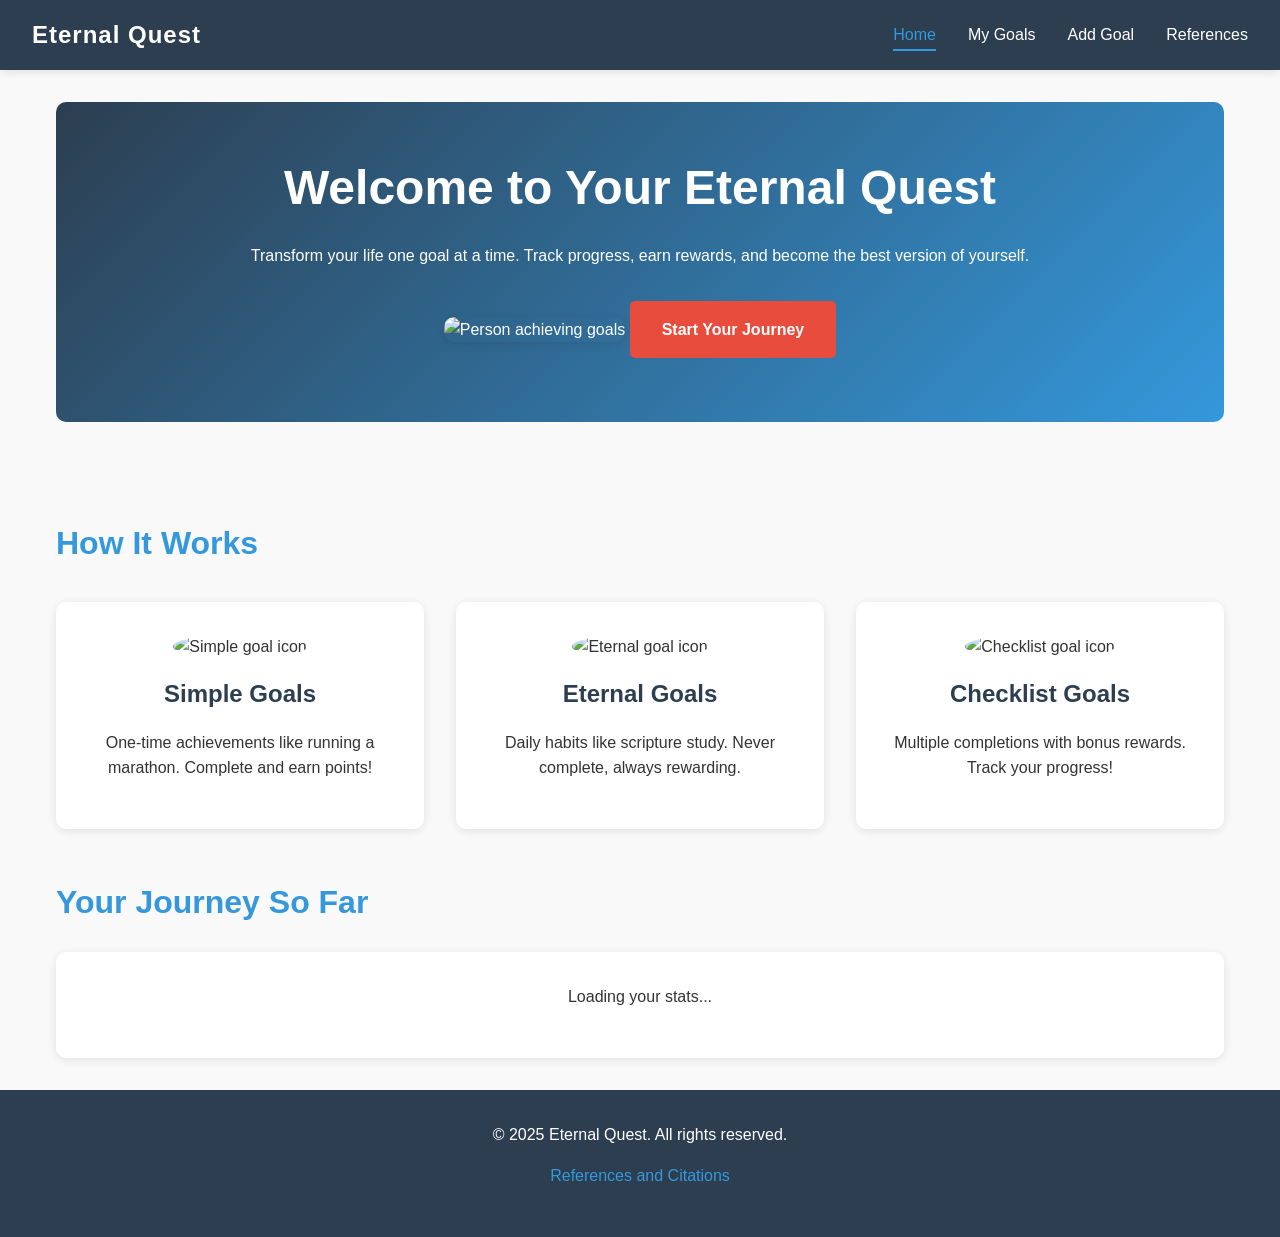
==== project/index.html @ 5abe9abe "week07 last" ====
<!DOCTYPE html>
<html lang="en">
<head>
    <meta charset="UTF-8">
    <meta name="viewport" content="width=device-width, initial-scale=1.0">
    <title>Eternal Quest - Home</title>
    <meta name="description" content="Track your personal goals and earn rewards on your eternal journey of self-improvement">
    <link rel="stylesheet" href="styles/style.css">
    <script src="js/main.js" defer></script>
</head>
<body>
    <header>
        <nav class="navbar">
            <div class="logo">Eternal Quest</div>
            <ul class="nav-links">
                <li><a href="index.html" class="active">Home</a></li>
                <li><a href="goals.html">My Goals</a></li>
                <li><a href="add-goal.html">Add Goal</a></li>
                <li><a href="references.html">References</a></li>
            </ul>
            <button class="mobile-menu" aria-label="Menu">☰</button>
        </nav>
    </header>

    <main>
        <section class="hero">
            <h1>Welcome to Your Eternal Quest</h1>
            <p>Transform your life one goal at a time. Track progress, earn rewards, and become the best version of yourself.</p>
            <img src="images/hero-goals.jpg" alt="Person achieving goals" loading="lazy" class="hero-image">
            <a href="add-goal.html" class="cta-button">Start Your Journey</a>
        </section>

        <section class="features">
            <h2>How It Works</h2>
            <div class="feature-grid">
                <div class="feature-card">
                    <img src="images/simple-goal.jpg" alt="Simple goal icon" loading="lazy" width="50" height="50">
                    <h3>Simple Goals</h3>
                    <p>One-time achievements like running a marathon. Complete and earn points!</p>
                </div>
                <div class="feature-card">
                    <img src="images/eternal-goal.jpg" alt="Eternal goal icon" loading="lazy" width="50" height="50">
                    <h3>Eternal Goals</h3>
                    <p>Daily habits like scripture study. Never complete, always rewarding.</p>
                </div>
                <div class="feature-card">
                    <img src="images/checklist-goal.jpg" alt="Checklist goal icon" loading="lazy" width="50" height="50">
                    <h3>Checklist Goals</h3>
                    <p>Multiple completions with bonus rewards. Track your progress!</p>
                </div>
            </div>
        </section>

        <section class="stats-preview">
            <h2>Your Journey So Far</h2>
            <div id="preview-stats" class="stats-container">
                <!-- Populated by JavaScript -->
                <p>Loading your stats...</p>
            </div>
        </section>
    </main>

    <footer>
        <p>&copy; 2025 Eternal Quest. All rights reserved.</p>
        <p><a href="references.html">References and Citations</a></p>
    </footer>
</body>
</html>
---- project/styles/style.css ----
/* ===== CSS RESET ===== */
* {
    margin: 0;
    padding: 0;
    box-sizing: border-box;
}

/* ===== CSS Variables ===== */
:root {
    --primary-color: #2c3e50;
    --secondary-color: #3498db;
    --accent-color: #e74c3c;
    --success-color: #27ae60;
    --warning-color: #f39c12;
    --text-color: #333;
    --light-text: #ecf0f1;
    --background: #f9f9f9;
    --card-bg: #ffffff;
    --border-color: #ddd;
    --shadow: 0 2px 10px rgba(0,0,0,0.1);
    --transition: all 0.3s ease;
}

/* ===== Base Styles ===== */
body {
    font-family: 'Segoe UI', Tahoma, Geneva, Verdana, sans-serif;
    line-height: 1.6;
    color: var(--text-color);
    background-color: var(--background);
    min-height: 100vh;
    display: flex;
    flex-direction: column;
}

main {
    flex: 1;
    max-width: 1200px;
    margin: 0 auto;
    padding: 2rem 1rem;
    width: 100%;
}

/* ===== Typography ===== */
h1 {
    font-size: 2.5rem;
    margin-bottom: 1rem;
    color: var(--primary-color);
}

h2 {
    font-size: 2rem;
    margin-bottom: 1.5rem;
    color: var(--secondary-color);
}

h3 {
    font-size: 1.5rem;
    margin-bottom: 1rem;
    color: var(--primary-color);
}

p {
    margin-bottom: 1rem;
}

/* ===== Navigation ===== */
.navbar {
    background-color: var(--primary-color);
    color: white;
    padding: 1rem 2rem;
    display: flex;
    justify-content: space-between;
    align-items: center;
    position: sticky;
    top: 0;
    z-index: 1000;
    box-shadow: var(--shadow);
}

.logo {
    font-size: 1.5rem;
    font-weight: bold;
    letter-spacing: 1px;
}

.nav-links {
    display: flex;
    list-style: none;
    gap: 2rem;
}

.nav-links a {
    color: white;
    text-decoration: none;
    padding: 0.5rem 0;
    transition: var(--transition);
    position: relative;
}

.nav-links a:hover,
.nav-links a.active {
    color: var(--secondary-color);
}

.nav-links a.active::after {
    content: '';
    position: absolute;
    bottom: 0;
    left: 0;
    width: 100%;
    height: 2px;
    background-color: var(--secondary-color);
}

.mobile-menu {
    display: none;
    background: none;
    border: none;
    color: white;
    font-size: 1.5rem;
    cursor: pointer;
}

/* ===== Hero Section ===== */
.hero {
    text-align: center;
    padding: 3rem 1rem;
    background: linear-gradient(135deg, var(--primary-color), var(--secondary-color));
    color: white;
    border-radius: 10px;
    margin-bottom: 3rem;
}

.hero h1 {
    color: white;
    font-size: 3rem;
}

.hero-image {
    max-width: 100%;
    height: auto;
    border-radius: 10px;
    margin: 2rem 0;
    box-shadow: var(--shadow);
}

.cta-button {
    display: inline-block;
    padding: 1rem 2rem;
    background-color: var(--accent-color);
    color: white;
    text-decoration: none;
    border-radius: 5px;
    font-weight: bold;
    transition: var(--transition);
}

.cta-button:hover {
    background-color: #c0392b;
    transform: translateY(-2px);
}

/* ===== Features Grid ===== */
.features {
    padding: 3rem 0;
}

.feature-grid {
    display: grid;
    grid-template-columns: repeat(auto-fit, minmax(280px, 1fr));
    gap: 2rem;
    margin-top: 2rem;
}

.feature-card {
    background: var(--card-bg);
    padding: 2rem;
    border-radius: 10px;
    box-shadow: var(--shadow);
    text-align: center;
    transition: var(--transition);
}

.feature-card:hover {
    transform: translateY(-5px);
    box-shadow: 0 5px 20px rgba(0,0,0,0.15);
}

.feature-card img {
    width: 100px;
    height: 100px;
    object-fit: cover;
    border-radius: 50%;
    margin-bottom: 1rem;
}

/* ===== Goals List ===== */
.goals-container {
    background: var(--card-bg);
    padding: 2rem;
    border-radius: 10px;
    box-shadow: var(--shadow);
}

.goal-filters {
    display: flex;
    gap: 1rem;
    margin-bottom: 2rem;
    flex-wrap: wrap;
}

.filter-btn {
    padding: 0.5rem 1rem;
    border: 2px solid var(--secondary-color);
    background: none;
    color: var(--secondary-color);
    border-radius: 5px;
    cursor: pointer;
    transition: var(--transition);
}

.filter-btn:hover,
.filter-btn.active {
    background: var(--secondary-color);
    color: white;
}

.goals-list {
    display: flex;
    flex-direction: column;
    gap: 1rem;
}

.goal-item {
    background: var(--background);
    padding: 1.5rem;
    border-radius: 8px;
    border-left: 4px solid var(--secondary-color);
    display: flex;
    justify-content: space-between;
    align-items: center;
    flex-wrap: wrap;
    gap: 1rem;
}

.goal-item.completed {
    border-left-color: var(--success-color);
    opacity: 0.8;
}

.goal-info h3 {
    margin-bottom: 0.5rem;
}

.goal-type {
    font-size: 0.85rem;
    color: #666;
    text-transform: uppercase;
    letter-spacing: 1px;
}

.goal-progress {
    color: var(--success-color);
    font-weight: bold;
}

.goal-actions {
    display: flex;
    gap: 0.5rem;
}

/* ===== Form Styles ===== */
.form-container {
    max-width: 600px;
    margin: 0 auto;
    background: var(--card-bg);
    padding: 2rem;
    border-radius: 10px;
    box-shadow: var(--shadow);
}

.form-group {
    margin-bottom: 1.5rem;
}

label {
    display: block;
    margin-bottom: 0.5rem;
    font-weight: bold;
    color: var(--primary-color);
}

input,
select,
textarea {
    width: 100%;
    padding: 0.75rem;
    border: 1px solid var(--border-color);
    border-radius: 5px;
    font-size: 1rem;
    transition: var(--transition);
}

input:focus,
select:focus,
textarea:focus {
    outline: none;
    border-color: var(--secondary-color);
    box-shadow: 0 0 0 3px rgba(52, 152, 219, 0.1);
}

input:invalid,
textarea:invalid {
    border-color: var(--accent-color);
}

.error-message {
    color: var(--accent-color);
    font-size: 0.875rem;
    margin-top: 0.25rem;
    display: block;
}

.checklist-fields {
    padding: 1rem;
    background: var(--background);
    border-radius: 5px;
    margin-top: 1rem;
}

.hidden {
    display: none;
}

.form-actions {
    display: flex;
    gap: 1rem;
    margin-top: 2rem;
}

.btn-primary,
.btn-secondary {
    padding: 0.75rem 1.5rem;
    border: none;
    border-radius: 5px;
    cursor: pointer;
    transition: var(--transition);
    font-weight: bold;
}

.btn-primary {
    background: var(--secondary-color);
    color: white;
}

.btn-primary:hover {
    background: #2980b9;
}

.btn-secondary {
    background: var(--border-color);
    color: var(--text-color);
}

.btn-secondary:hover {
    background: #ccc;
}

.form-feedback {
    margin-top: 1rem;
    padding: 1rem;
    border-radius: 5px;
    text-align: center;
    font-weight: bold;
}

.form-feedback.success {
    background: var(--success-color);
    color: white;
}

.form-feedback.error {
    background: var(--accent-color);
    color: white;
}

/* ===== Score Display ===== */
.score-display {
    text-align: center;
    padding: 2rem;
    background: linear-gradient(135deg, var(--success-color), var(--secondary-color));
    color: white;
    border-radius: 10px;
    margin-bottom: 2rem;
}

#total-score {
    font-size: 3rem;
    font-weight: bold;
    display: block;
}

/* ===== Stats Preview ===== */
.stats-container {
    background: var(--card-bg);
    padding: 2rem;
    border-radius: 10px;
    box-shadow: var(--shadow);
    text-align: center;
}

.stats-grid {
    display: grid;
    grid-template-columns: repeat(auto-fit, minmax(150px, 1fr));
    gap: 1.5rem;
    margin-top: 1.5rem;
}

.stat-item {
    padding: 1rem;
    background: var(--background);
    border-radius: 5px;
}

.stat-value {
    font-size: 2rem;
    font-weight: bold;
    color: var(--secondary-color);
    display: block;
}

.stat-label {
    color: var(--text-color);
    font-size: 0.9rem;
}

/* ===== References Page ===== */
.references-content {
    background: var(--card-bg);
    padding: 2rem;
    border-radius: 10px;
    box-shadow: var(--shadow);
}

.reference-list {
    list-style: none;
    margin-bottom: 2rem;
}

.reference-list li {
    padding: 0.75rem;
    border-bottom: 1px solid var(--border-color);
}

.reference-list li:last-child {
    border-bottom: none;
}

.reference-list a {
    color: var(--secondary-color);
    text-decoration: none;
}

.reference-list a:hover {
    text-decoration: underline;
}

.citation-note {
    margin-top: 2rem;
    padding: 1rem;
    background: var(--background);
    border-radius: 5px;
    font-style: italic;
}

/* ===== Loading States ===== */
.loading {
    text-align: center;
    padding: 2rem;
    color: #666;
}

/* ===== Footer ===== */
footer {
    background: var(--primary-color);
    color: white;
    text-align: center;
    padding: 2rem;
    margin-top: auto;
}

footer a {
    color: var(--secondary-color);
    text-decoration: none;
}

footer a:hover {
    text-decoration: underline;
}

/* ===== Responsive Design ===== */
@media screen and (max-width: 768px) {
    h1 {
        font-size: 2rem;
    }

    h2 {
        font-size: 1.5rem;
    }

    .nav-links {
        display: none;
        position: absolute;
        top: 100%;
        left: 0;
        right: 0;
        background: var(--primary-color);
        flex-direction: column;
        padding: 1rem;
        gap: 0.5rem;
        text-align: center;
    }

    .nav-links.active {
        display: flex;
    }

    .mobile-menu {
        display: block;
    }

    .hero h1 {
        font-size: 2rem;
    }

    .feature-grid {
        grid-template-columns: 1fr;
    }

    .goal-item {
        flex-direction: column;
        align-items: flex-start;
    }

    .goal-actions {
        width: 100%;
        justify-content: flex-end;
    }

    .form-actions {
        flex-direction: column;
    }

    .btn-primary,
    .btn-secondary {
        width: 100%;
    }

    .stats-grid {
        grid-template-columns: 1fr;
    }
}

@media screen and (min-width: 769px) and (max-width: 1024px) {
    .feature-grid {
        grid-template-columns: repeat(2, 1fr);
    }
}

/* ===== Print Styles ===== */
@media print {
    .navbar,
    .mobile-menu,
    .goal-actions,
    .cta-button,
    footer {
        display: none;
    }

    body {
        background: white;
    }

    main {
        padding: 1rem;
    }
}

/* ===== Accessibility ===== */
:focus {
    outline: 3px solid var(--secondary-color);
    outline-offset: 2px;
}

.skip-link {
    position: absolute;
    top: -40px;
    left: 0;
    background: var(--primary-color);
    color: white;
    padding: 8px;
    z-index: 1001;
}

.skip-link:focus {
    top: 0;
}

@media (prefers-reduced-motion: reduce) {
    * {
        animation-duration: 0.01ms !important;
        animation-iteration-count: 1 !important;
        transition-duration: 0.01ms !important;
    }
}
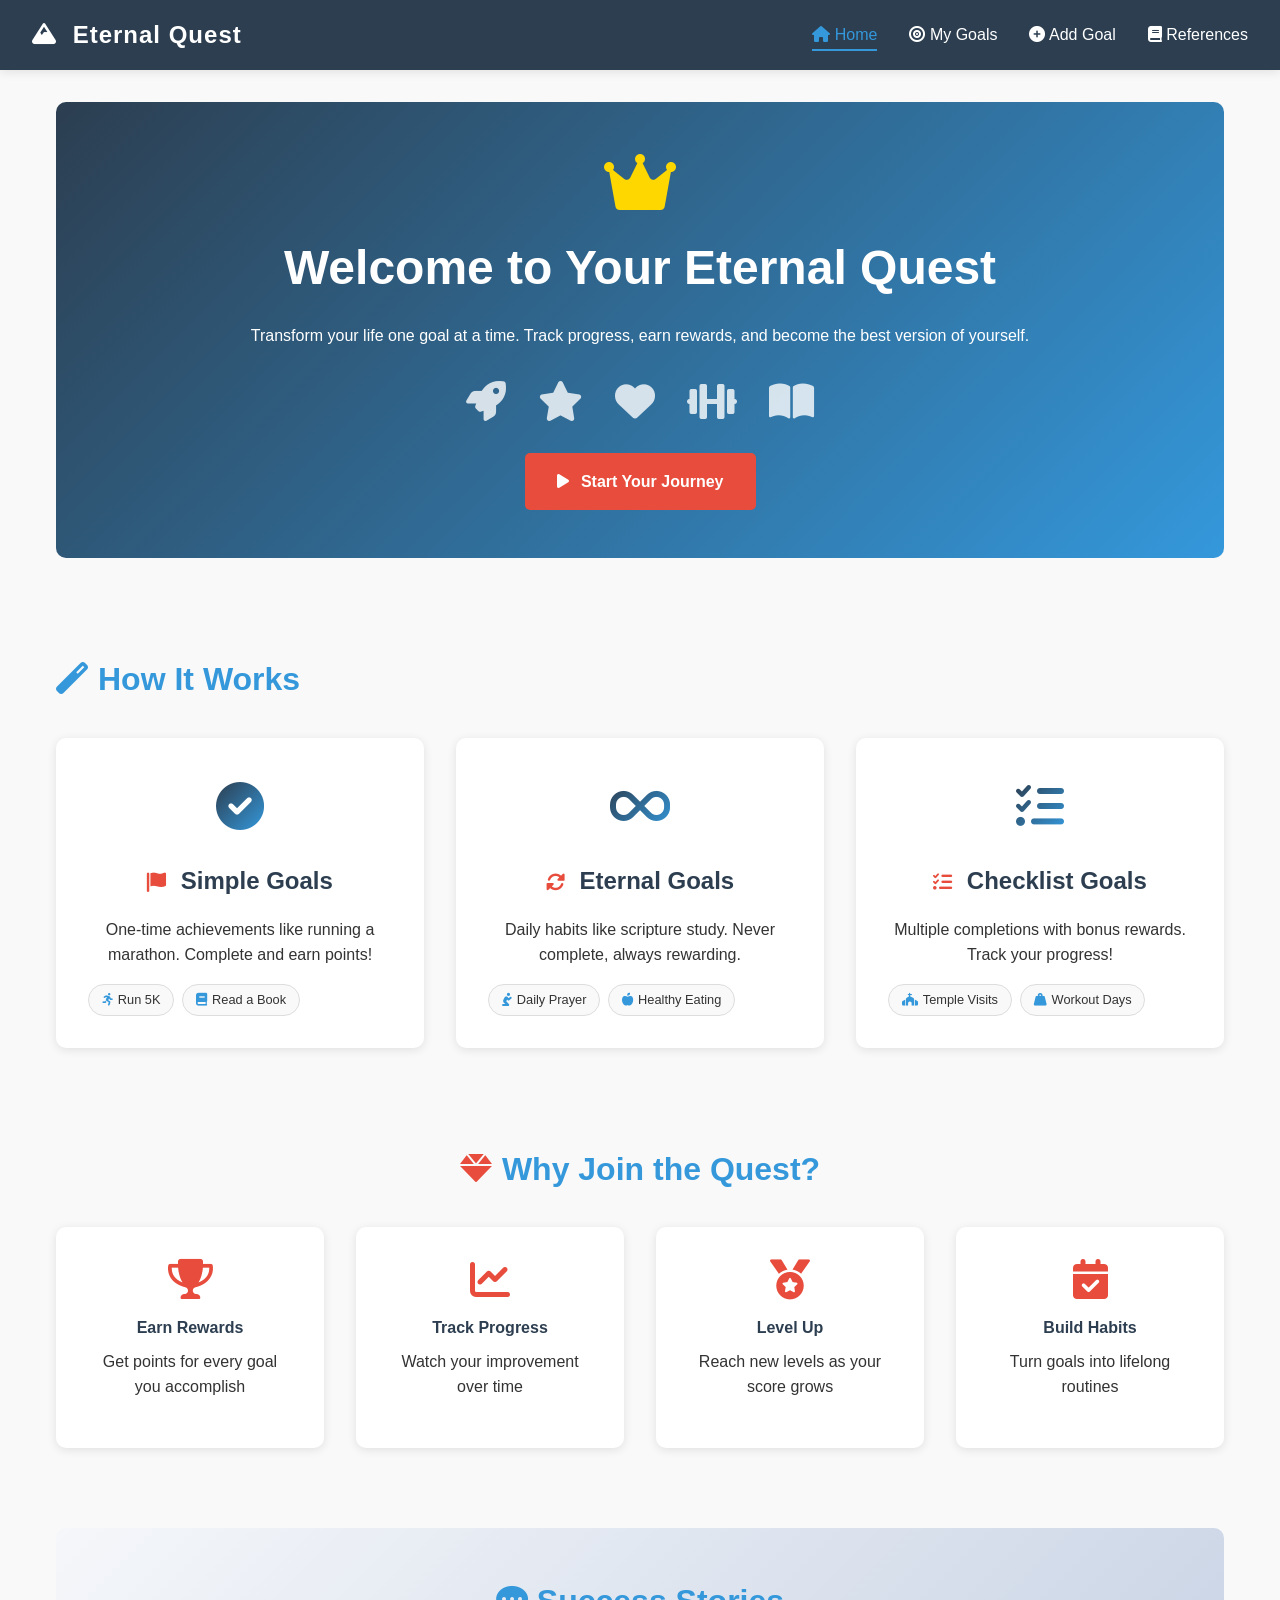
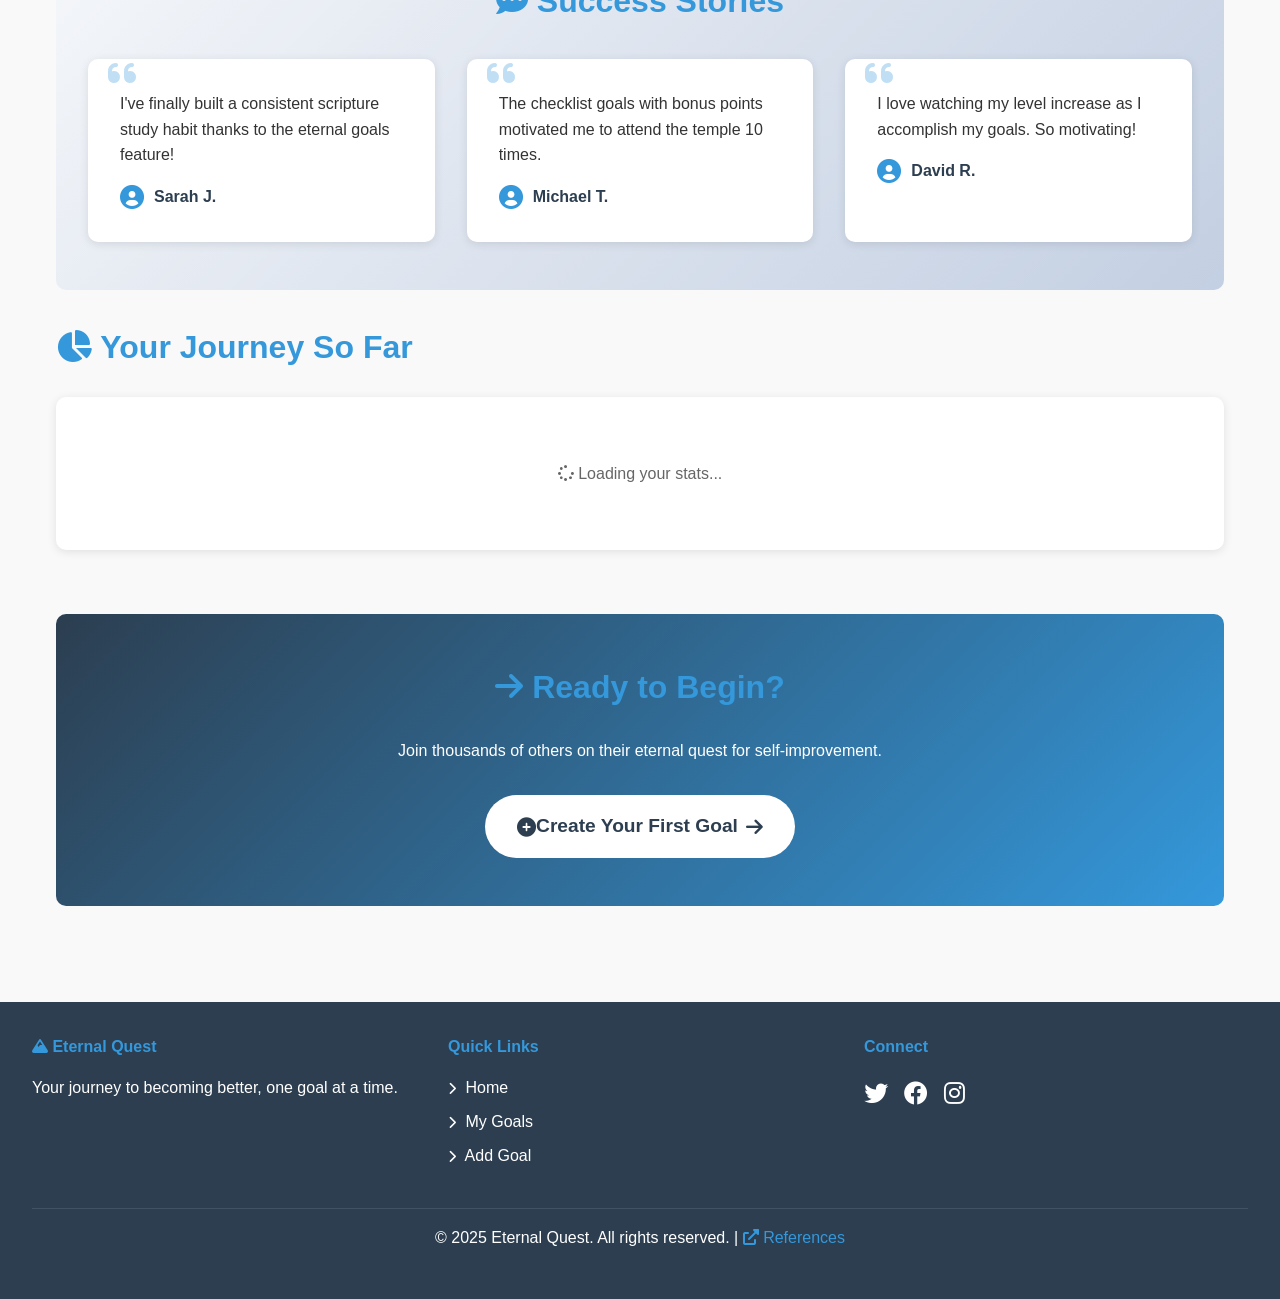
==== commit 1ff06879: "week06 last" ====
--- a/project/index.html
+++ b/project/index.html
@@ -5,64 +5,194 @@
     <meta name="viewport" content="width=device-width, initial-scale=1.0">
     <title>Eternal Quest - Home</title>
     <meta name="description" content="Track your personal goals and earn rewards on your eternal journey of self-improvement">
+    <!-- Font Awesome for icons -->
+    <link rel="stylesheet" href="https://cdnjs.cloudflare.com/ajax/libs/font-awesome/6.0.0-beta3/css/all.min.css">
     <link rel="stylesheet" href="styles/style.css">
     <script src="js/main.js" defer></script>
 </head>
 <body>
     <header>
         <nav class="navbar">
-            <div class="logo">Eternal Quest</div>
+            <div class="logo">
+                <i class="fas fa-mountain" style="margin-right: 8px;"></i>
+                Eternal Quest
+            </div>
             <ul class="nav-links">
-                <li><a href="index.html" class="active">Home</a></li>
-                <li><a href="goals.html">My Goals</a></li>
-                <li><a href="add-goal.html">Add Goal</a></li>
-                <li><a href="references.html">References</a></li>
+                <li><a href="index.html" class="active"><i class="fas fa-home"></i> Home</a></li>
+                <li><a href="goals.html"><i class="fas fa-bullseye"></i> My Goals</a></li>
+                <li><a href="add-goal.html"><i class="fas fa-plus-circle"></i> Add Goal</a></li>
+                <li><a href="references.html"><i class="fas fa-book"></i> References</a></li>
             </ul>
-            <button class="mobile-menu" aria-label="Menu">☰</button>
+            <button class="mobile-menu" aria-label="Menu"><i class="fas fa-bars"></i></button>
         </nav>
     </header>
 
     <main>
         <section class="hero">
+            <i class="fas fa-crown" style="font-size: 4rem; color: gold; margin-bottom: 1rem;"></i>
             <h1>Welcome to Your Eternal Quest</h1>
             <p>Transform your life one goal at a time. Track progress, earn rewards, and become the best version of yourself.</p>
-            <img src="images/hero-goals.jpg" alt="Person achieving goals" loading="lazy" class="hero-image">
-            <a href="add-goal.html" class="cta-button">Start Your Journey</a>
+            
+            <!-- Using a decorative icon instead of an image for faster loading -->
+            <div class="hero-icons">
+                <i class="fas fa-rocket"></i>
+                <i class="fas fa-star"></i>
+                <i class="fas fa-heart"></i>
+                <i class="fas fa-dumbbell"></i>
+                <i class="fas fa-book-open"></i>
+            </div>
+            
+            <a href="add-goal.html" class="cta-button">
+                <i class="fas fa-play" style="margin-right: 8px;"></i>
+                Start Your Journey
+            </a>
         </section>
 
         <section class="features">
-            <h2>How It Works</h2>
+            <h2><i class="fas fa-magic" style="margin-right: 10px; color: var(--secondary-color);"></i>How It Works</h2>
             <div class="feature-grid">
                 <div class="feature-card">
-                    <img src="images/simple-goal.jpg" alt="Simple goal icon" loading="lazy" width="50" height="50">
-                    <h3>Simple Goals</h3>
+                    <div class="feature-icon">
+                        <i class="fas fa-check-circle"></i>
+                    </div>
+                    <h3><i class="fas fa-flag"></i> Simple Goals</h3>
                     <p>One-time achievements like running a marathon. Complete and earn points!</p>
+                    <div class="feature-example">
+                        <span class="tag"><i class="fas fa-running"></i> Run 5K</span>
+                        <span class="tag"><i class="fas fa-book"></i> Read a Book</span>
+                    </div>
                 </div>
+                
                 <div class="feature-card">
-                    <img src="images/eternal-goal.jpg" alt="Eternal goal icon" loading="lazy" width="50" height="50">
-                    <h3>Eternal Goals</h3>
+                    <div class="feature-icon">
+                        <i class="fas fa-infinity"></i>
+                    </div>
+                    <h3><i class="fas fa-sync-alt"></i> Eternal Goals</h3>
                     <p>Daily habits like scripture study. Never complete, always rewarding.</p>
+                    <div class="feature-example">
+                        <span class="tag"><i class="fas fa-pray"></i> Daily Prayer</span>
+                        <span class="tag"><i class="fas fa-apple-alt"></i> Healthy Eating</span>
+                    </div>
                 </div>
+                
                 <div class="feature-card">
-                    <img src="images/checklist-goal.jpg" alt="Checklist goal icon" loading="lazy" width="50" height="50">
-                    <h3>Checklist Goals</h3>
+                    <div class="feature-icon">
+                        <i class="fas fa-list-check"></i>
+                    </div>
+                    <h3><i class="fas fa-tasks"></i> Checklist Goals</h3>
                     <p>Multiple completions with bonus rewards. Track your progress!</p>
+                    <div class="feature-example">
+                        <span class="tag"><i class="fas fa-church"></i> Temple Visits</span>
+                        <span class="tag"><i class="fas fa-weight-hanging"></i> Workout Days</span>
+                    </div>
+                </div>
+            </div>
+        </section>
+
+        <section class="benefits">
+            <h2><i class="fas fa-gem" style="margin-right: 10px; color: var(--accent-color);"></i>Why Join the Quest?</h2>
+            <div class="benefits-grid">
+                <div class="benefit-item">
+                    <i class="fas fa-trophy"></i>
+                    <h4>Earn Rewards</h4>
+                    <p>Get points for every goal you accomplish</p>
+                </div>
+                <div class="benefit-item">
+                    <i class="fas fa-chart-line"></i>
+                    <h4>Track Progress</h4>
+                    <p>Watch your improvement over time</p>
+                </div>
+                <div class="benefit-item">
+                    <i class="fas fa-medal"></i>
+                    <h4>Level Up</h4>
+                    <p>Reach new levels as your score grows</p>
+                </div>
+                <div class="benefit-item">
+                    <i class="fas fa-calendar-check"></i>
+                    <h4>Build Habits</h4>
+                    <p>Turn goals into lifelong routines</p>
+                </div>
+            </div>
+        </section>
+
+        <section class="testimonials">
+            <h2><i class="fas fa-comment-dots"></i> Success Stories</h2>
+            <div class="testimonial-grid">
+                <div class="testimonial-card">
+                    <div class="quote-icon"><i class="fas fa-quote-left"></i></div>
+                    <p>I've finally built a consistent scripture study habit thanks to the eternal goals feature!</p>
+                    <div class="testimonial-author">
+                        <i class="fas fa-user-circle"></i>
+                        <span>Sarah J.</span>
+                    </div>
+                </div>
+                <div class="testimonial-card">
+                    <div class="quote-icon"><i class="fas fa-quote-left"></i></div>
+                    <p>The checklist goals with bonus points motivated me to attend the temple 10 times.</p>
+                    <div class="testimonial-author">
+                        <i class="fas fa-user-circle"></i>
+                        <span>Michael T.</span>
+                    </div>
+                </div>
+                <div class="testimonial-card">
+                    <div class="quote-icon"><i class="fas fa-quote-left"></i></div>
+                    <p>I love watching my level increase as I accomplish my goals. So motivating!</p>
+                    <div class="testimonial-author">
+                        <i class="fas fa-user-circle"></i>
+                        <span>David R.</span>
+                    </div>
                 </div>
             </div>
         </section>
 
         <section class="stats-preview">
-            <h2>Your Journey So Far</h2>
+            <h2><i class="fas fa-chart-pie"></i> Your Journey So Far</h2>
             <div id="preview-stats" class="stats-container">
                 <!-- Populated by JavaScript -->
-                <p>Loading your stats...</p>
+                <div class="loading">
+                    <i class="fas fa-spinner fa-spin"></i> Loading your stats...
+                </div>
+            </div>
+        </section>
+
+        <section class="call-to-action">
+            <div class="cta-content">
+                <h2><i class="fas fa-arrow-right"></i> Ready to Begin?</h2>
+                <p>Join thousands of others on their eternal quest for self-improvement.</p>
+                <a href="add-goal.html" class="cta-button-large">
+                    <i class="fas fa-plus-circle"></i> Create Your First Goal
+                    <i class="fas fa-arrow-right" style="margin-left: 8px;"></i>
+                </a>
             </div>
         </section>
     </main>
 
     <footer>
-        <p>&copy; 2025 Eternal Quest. All rights reserved.</p>
-        <p><a href="references.html">References and Citations</a></p>
+        <div class="footer-content">
+            <div class="footer-section">
+                <h4><i class="fas fa-mountain"></i> Eternal Quest</h4>
+                <p>Your journey to becoming better, one goal at a time.</p>
+            </div>
+            <div class="footer-section">
+                <h4>Quick Links</h4>
+                <ul>
+                    <li><a href="index.html"><i class="fas fa-chevron-right"></i> Home</a></li>
+                    <li><a href="goals.html"><i class="fas fa-chevron-right"></i> My Goals</a></li>
+                    <li><a href="add-goal.html"><i class="fas fa-chevron-right"></i> Add Goal</a></li>
+                </ul>
+            </div>
+            <div class="footer-section">
+                <h4>Connect</h4>
+                <div class="social-icons">
+                    <a href="#" aria-label="Twitter"><i class="fab fa-twitter"></i></a>
+                    <a href="#" aria-label="Facebook"><i class="fab fa-facebook"></i></a>
+                    <a href="#" aria-label="Instagram"><i class="fab fa-instagram"></i></a>
+                </div>
+            </div>
+        </div>
+        <div class="footer-bottom">
+            <p>&copy; 2025 Eternal Quest. All rights reserved. | <a href="references.html"><i class="fas fa-external-link-alt"></i> References</a></p>
+        </div>
     </footer>
 </body>
 </html>
--- a/project/styles/style.css
+++ b/project/styles/style.css
@@ -612,4 +612,281 @@
         animation-iteration-count: 1 !important;
         transition-duration: 0.01ms !important;
     }
+}
+
+/* Add these styles to your existing style.css */
+
+/* ===== Hero Icons ===== */
+.hero-icons {
+    display: flex;
+    justify-content: center;
+    gap: 2rem;
+    margin: 2rem 0;
+    font-size: 2.5rem;
+    color: rgba(255, 255, 255, 0.8);
+}
+
+.hero-icons i {
+    animation: float 3s ease-in-out infinite;
+}
+
+.hero-icons i:nth-child(1) { animation-delay: 0s; }
+.hero-icons i:nth-child(2) { animation-delay: 0.2s; }
+.hero-icons i:nth-child(3) { animation-delay: 0.4s; }
+.hero-icons i:nth-child(4) { animation-delay: 0.6s; }
+.hero-icons i:nth-child(5) { animation-delay: 0.8s; }
+
+@keyframes float {
+    0%, 100% { transform: translateY(0); }
+    50% { transform: translateY(-10px); }
+}
+
+/* ===== Feature Cards with Icons ===== */
+.feature-icon {
+    font-size: 3rem;
+    color: var(--secondary-color);
+    margin-bottom: 1rem;
+}
+
+.feature-icon i {
+    background: linear-gradient(135deg, var(--primary-color), var(--secondary-color));
+    -webkit-background-clip: text;
+    background-clip: text;
+    color: transparent;
+}
+
+.feature-card h3 i {
+    margin-right: 8px;
+    font-size: 1.2rem;
+    color: var(--accent-color);
+}
+
+.feature-example {
+    display: flex;
+    gap: 0.5rem;
+    flex-wrap: wrap;
+    margin-top: 1rem;
+}
+
+.tag {
+    background: var(--background);
+    padding: 0.3rem 0.8rem;
+    border-radius: 20px;
+    font-size: 0.8rem;
+    display: inline-flex;
+    align-items: center;
+    gap: 5px;
+    border: 1px solid var(--border-color);
+}
+
+.tag i {
+    color: var(--secondary-color);
+}
+
+/* ===== Benefits Section ===== */
+.benefits {
+    padding: 3rem 0;
+}
+
+.benefits h2 {
+    text-align: center;
+    margin-bottom: 2rem;
+}
+
+.benefits-grid {
+    display: grid;
+    grid-template-columns: repeat(auto-fit, minmax(200px, 1fr));
+    gap: 2rem;
+}
+
+.benefit-item {
+    text-align: center;
+    padding: 2rem;
+    background: var(--card-bg);
+    border-radius: 10px;
+    box-shadow: var(--shadow);
+    transition: var(--transition);
+}
+
+.benefit-item:hover {
+    transform: translateY(-5px);
+}
+
+.benefit-item i {
+    font-size: 2.5rem;
+    color: var(--accent-color);
+    margin-bottom: 1rem;
+}
+
+.benefit-item h4 {
+    margin-bottom: 0.5rem;
+    color: var(--primary-color);
+}
+
+/* ===== Testimonials Section ===== */
+.testimonials {
+    padding: 3rem 0;
+    background: linear-gradient(135deg, #f5f7fa 0%, #c3cfe2 100%);
+    border-radius: 10px;
+    margin: 2rem 0;
+}
+
+.testimonials h2 {
+    text-align: center;
+    margin-bottom: 2rem;
+}
+
+.testimonial-grid {
+    display: grid;
+    grid-template-columns: repeat(auto-fit, minmax(280px, 1fr));
+    gap: 2rem;
+    padding: 0 2rem;
+}
+
+.testimonial-card {
+    background: white;
+    padding: 2rem;
+    border-radius: 10px;
+    box-shadow: var(--shadow);
+    position: relative;
+}
+
+.quote-icon {
+    position: absolute;
+    top: -10px;
+    left: 20px;
+    font-size: 2rem;
+    color: var(--secondary-color);
+    opacity: 0.3;
+}
+
+.testimonial-author {
+    display: flex;
+    align-items: center;
+    gap: 10px;
+    margin-top: 1rem;
+    color: var(--primary-color);
+    font-weight: bold;
+}
+
+.testimonial-author i {
+    font-size: 1.5rem;
+    color: var(--secondary-color);
+}
+
+/* ===== Call to Action Section ===== */
+.call-to-action {
+    padding: 4rem 0;
+    text-align: center;
+}
+
+.cta-content {
+    background: linear-gradient(135deg, var(--primary-color), var(--secondary-color));
+    color: white;
+    padding: 3rem;
+    border-radius: 10px;
+}
+
+.cta-button-large {
+    display: inline-flex;
+    align-items: center;
+    padding: 1rem 2rem;
+    background: white;
+    color: var(--primary-color);
+    text-decoration: none;
+    border-radius: 50px;
+    font-weight: bold;
+    font-size: 1.2rem;
+    margin-top: 1rem;
+    transition: var(--transition);
+}
+
+.cta-button-large:hover {
+    transform: scale(1.05);
+    box-shadow: 0 5px 20px rgba(0,0,0,0.2);
+}
+
+/* ===== Footer Enhancements ===== */
+.footer-content {
+    display: grid;
+    grid-template-columns: repeat(auto-fit, minmax(250px, 1fr));
+    gap: 2rem;
+    margin-bottom: 2rem;
+    text-align: left;
+}
+
+.footer-section h4 {
+    margin-bottom: 1rem;
+    color: var(--secondary-color);
+}
+
+.footer-section ul {
+    list-style: none;
+}
+
+.footer-section ul li {
+    margin-bottom: 0.5rem;
+}
+
+.footer-section ul li a {
+    color: white;
+    text-decoration: none;
+    transition: var(--transition);
+}
+
+.footer-section ul li a:hover {
+    color: var(--secondary-color);
+    padding-left: 5px;
+}
+
+.footer-section ul li i {
+    font-size: 0.8rem;
+    margin-right: 5px;
+}
+
+.social-icons {
+    display: flex;
+    gap: 1rem;
+}
+
+.social-icons a {
+    color: white;
+    font-size: 1.5rem;
+    transition: var(--transition);
+}
+
+.social-icons a:hover {
+    color: var(--secondary-color);
+    transform: translateY(-3px);
+}
+
+.footer-bottom {
+    border-top: 1px solid rgba(255,255,255,0.1);
+    padding-top: 1rem;
+}
+
+/* ===== Responsive Adjustments ===== */
+@media screen and (max-width: 768px) {
+    .hero-icons {
+        font-size: 1.8rem;
+        gap: 1rem;
+        flex-wrap: wrap;
+    }
+    
+    .benefits-grid {
+        grid-template-columns: 1fr;
+    }
+    
+    .testimonial-grid {
+        grid-template-columns: 1fr;
+    }
+    
+    .footer-content {
+        grid-template-columns: 1fr;
+        text-align: center;
+    }
+    
+    .social-icons {
+        justify-content: center;
+    }
 }
